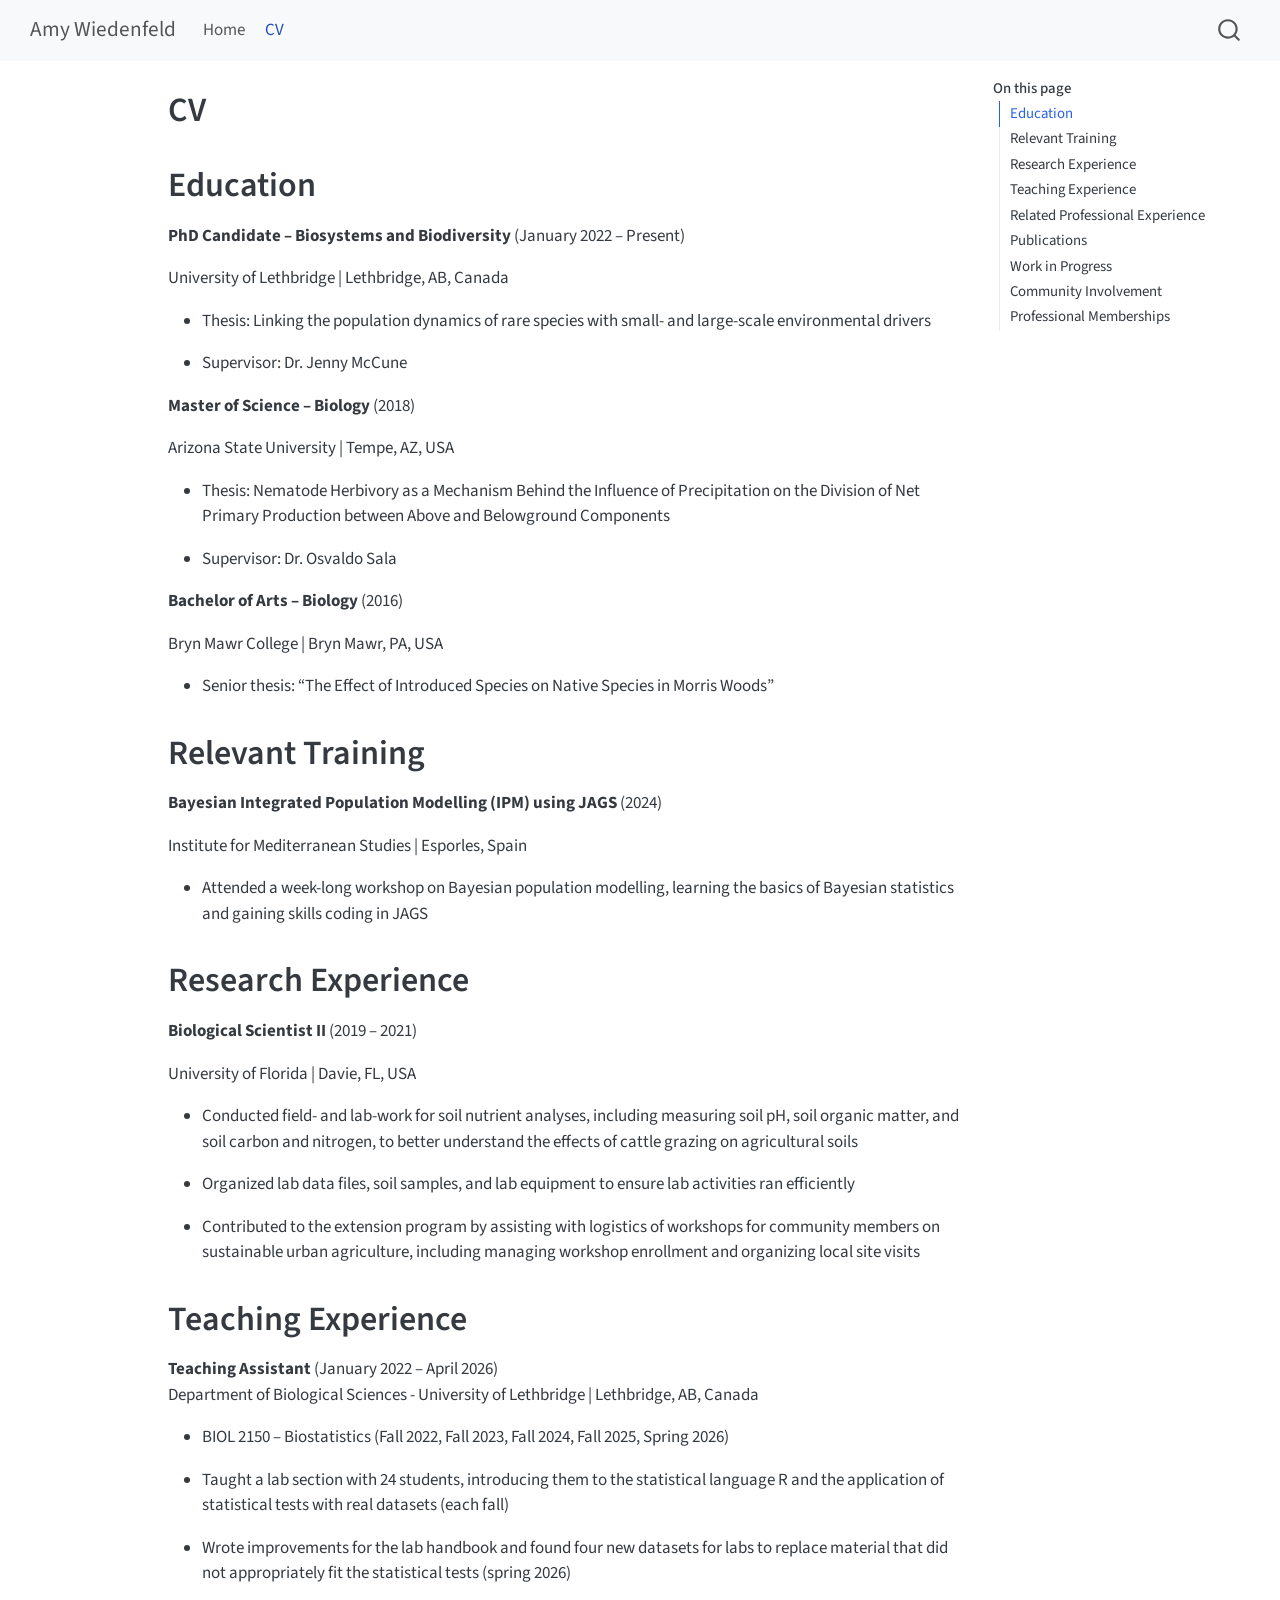
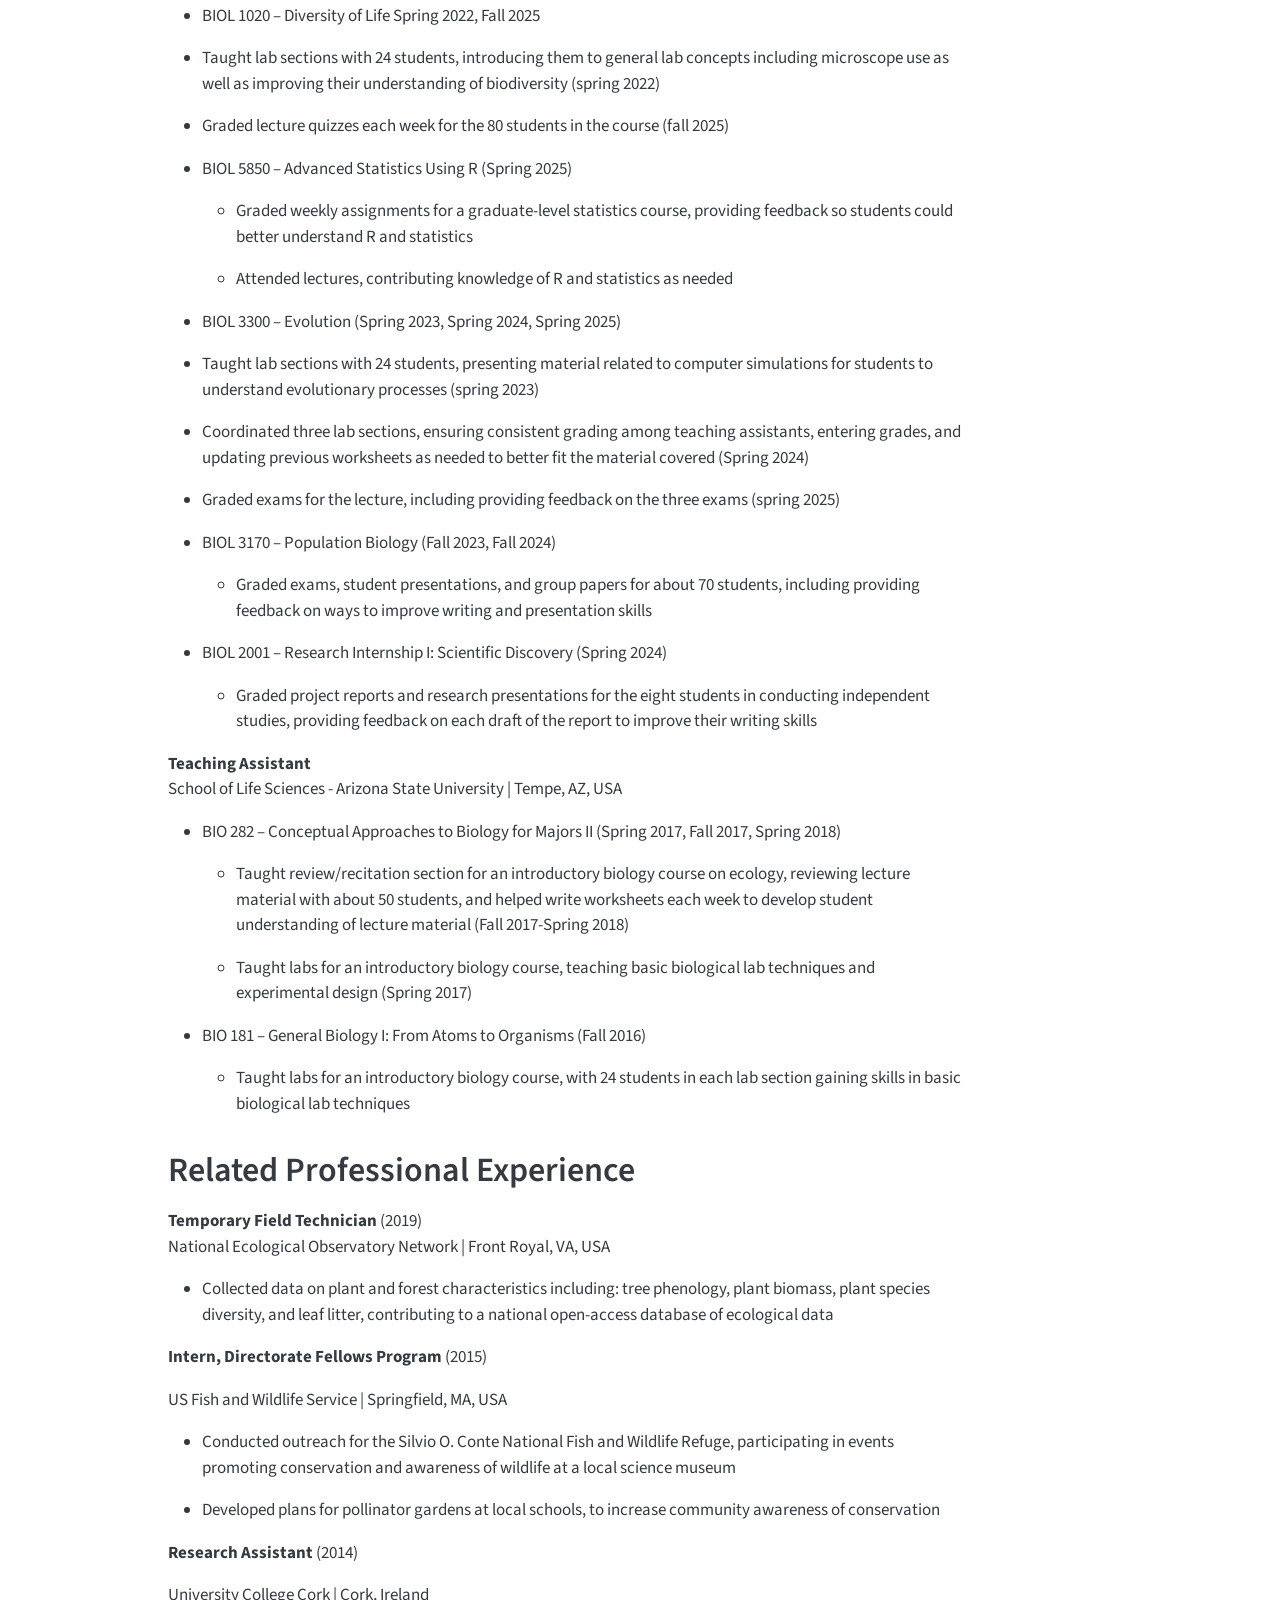
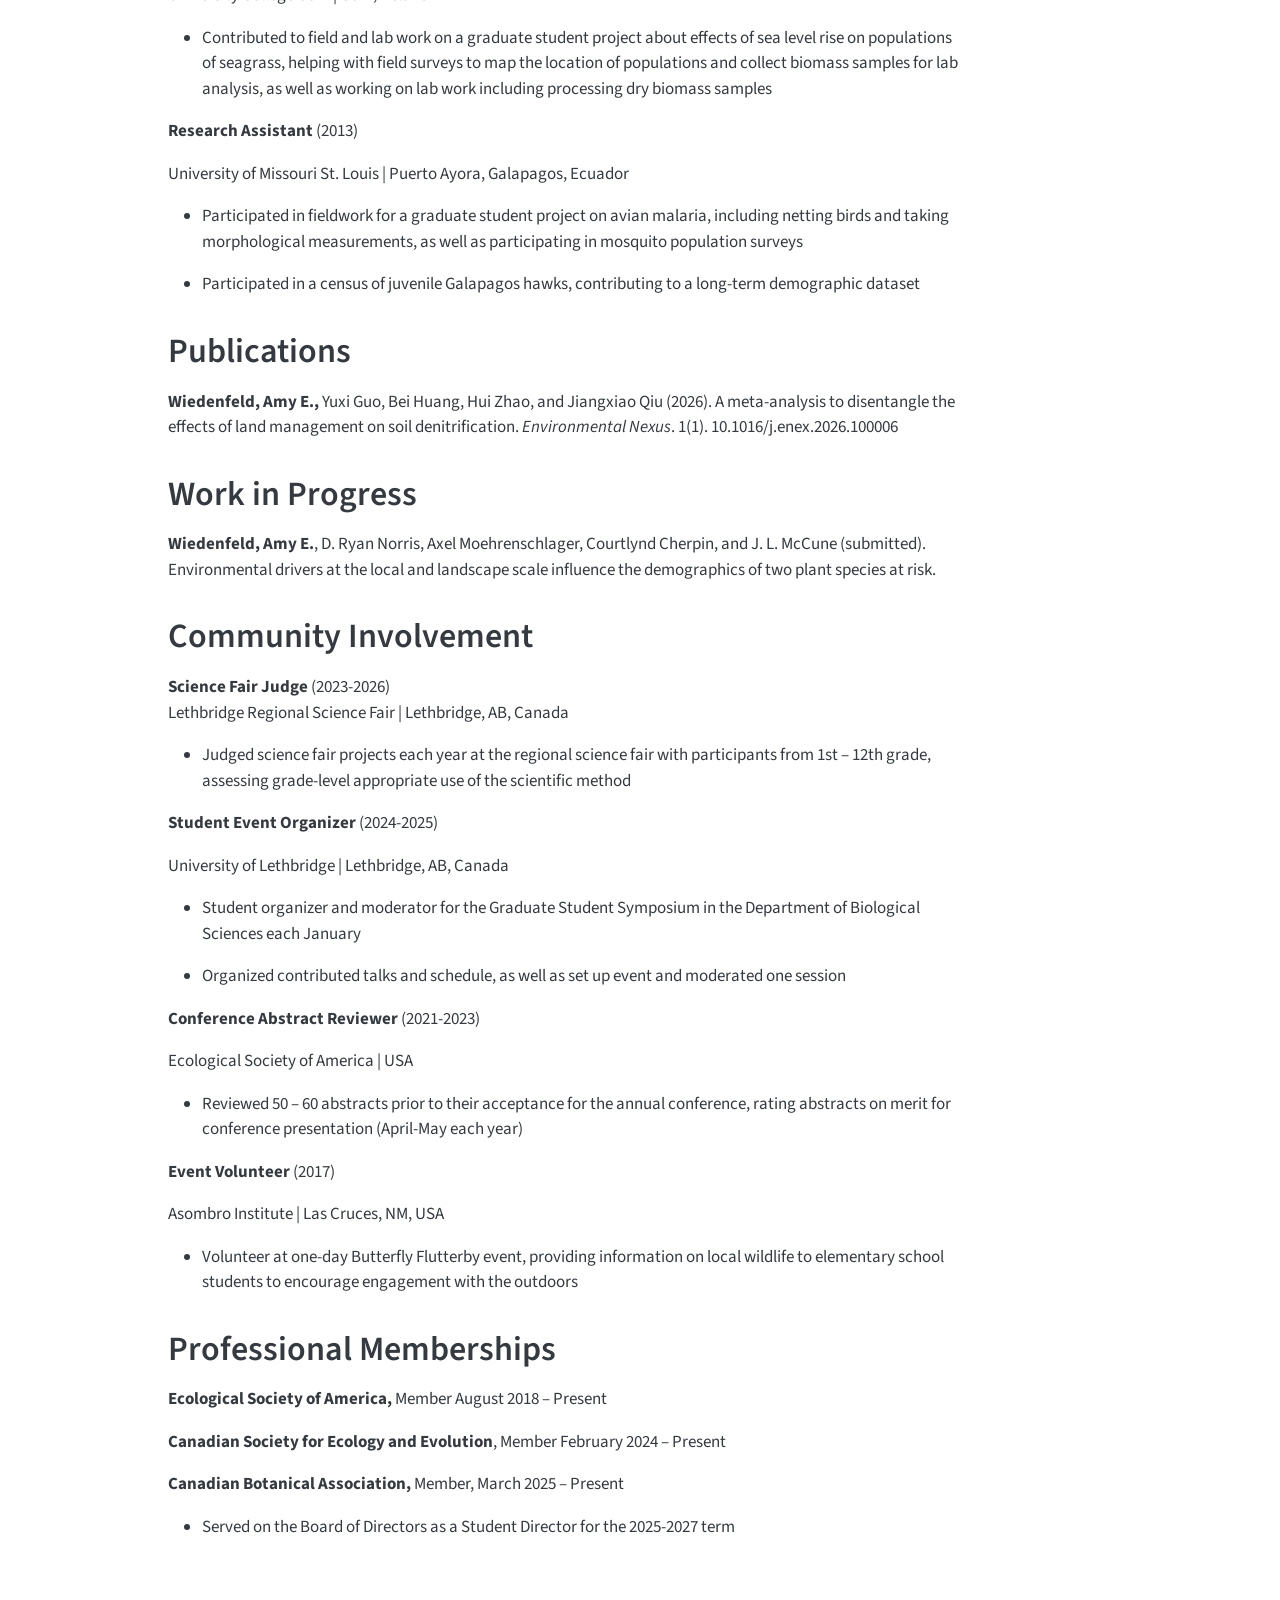
==== docs/CV.html @ ac5bbe41 "Initial" ====
<!DOCTYPE html>
<html xmlns="http://www.w3.org/1999/xhtml" lang="en" xml:lang="en"><head>

<meta charset="utf-8">
<meta name="generator" content="quarto-1.9.36">

<meta name="viewport" content="width=device-width, initial-scale=1.0, user-scalable=yes">


<title>CV – Amy Wiedenfeld</title>
<style>
/* Default styles provided by pandoc.
** See https://pandoc.org/MANUAL.html#variables-for-html for config info.
*/
code{white-space: pre-wrap;}
span.smallcaps{font-variant: small-caps;}
div.columns{display: flex; gap: min(4vw, 1.5em);}
div.column{flex: auto; overflow-x: auto;}
div.hanging-indent{margin-left: 1.5em; text-indent: -1.5em;}
ul.task-list{list-style: none;}
ul.task-list li input[type="checkbox"] {
  width: 0.8em;
  margin: 0 0.8em 0.2em -1em; /* quarto-specific, see https://github.com/quarto-dev/quarto-cli/issues/4556 */ 
  vertical-align: middle;
}
</style>


<script src="site_libs/quarto-nav/quarto-nav.js"></script>
<script src="site_libs/quarto-nav/headroom.min.js"></script>
<script src="site_libs/clipboard/clipboard.min.js"></script>
<script src="site_libs/quarto-search/autocomplete.umd.js"></script>
<script src="site_libs/quarto-search/fuse.min.js"></script>
<script src="site_libs/quarto-search/quarto-search.js"></script>
<meta name="quarto:offset" content="./">
<script src="site_libs/quarto-html/quarto.js" type="module"></script>
<script src="site_libs/quarto-html/tabsets/tabsets.js" type="module"></script>
<script src="site_libs/quarto-html/popper.min.js"></script>
<script src="site_libs/quarto-html/tippy.umd.min.js"></script>
<script src="site_libs/quarto-html/anchor.min.js"></script>
<link href="site_libs/quarto-html/tippy.css" rel="stylesheet">
<link href="site_libs/quarto-html/quarto-syntax-highlighting-845c23b38eaddc0f92fda52bfe77a8c8.css" rel="stylesheet" id="quarto-text-highlighting-styles">
<script src="site_libs/bootstrap/bootstrap.min.js"></script>
<link href="site_libs/bootstrap/bootstrap-icons.css" rel="stylesheet">
<link href="site_libs/bootstrap/bootstrap-a0f9fd0d421825b736dc1bbcbcba2219.min.css" rel="stylesheet" append-hash="true" id="quarto-bootstrap" data-mode="light">
<script id="quarto-search-options" type="application/json">{
  "location": "navbar",
  "copy-button": false,
  "collapse-after": 3,
  "panel-placement": "end",
  "type": "overlay",
  "limit": 50,
  "keyboard-shortcut": [
    "f",
    "/",
    "s"
  ],
  "show-item-context": false,
  "language": {
    "search-no-results-text": "No results",
    "search-matching-documents-text": "matching documents",
    "search-copy-link-title": "Copy link to search",
    "search-hide-matches-text": "Hide additional matches",
    "search-more-match-text": "more match in this document",
    "search-more-matches-text": "more matches in this document",
    "search-clear-button-title": "Clear",
    "search-text-placeholder": "",
    "search-detached-cancel-button-title": "Cancel",
    "search-submit-button-title": "Submit",
    "search-label": "Search"
  }
}</script>


<link rel="stylesheet" href="styles.css">
</head>

<body class="nav-fixed quarto-light">

<div id="quarto-search-results"></div>
  <header id="quarto-header" class="headroom fixed-top">
    <nav class="navbar navbar-expand-lg " data-bs-theme="dark">
      <div class="navbar-container container-fluid">
      <div class="navbar-brand-container mx-auto">
    <a class="navbar-brand" href="./index.html">
    <span class="navbar-title">Amy Wiedenfeld</span>
    </a>
  </div>
            <div id="quarto-search" class="" title="Search"></div>
          <button class="navbar-toggler" type="button" data-bs-toggle="collapse" data-bs-target="#navbarCollapse" aria-controls="navbarCollapse" role="menu" aria-expanded="false" aria-label="Toggle navigation" onclick="if (window.quartoToggleHeadroom) { window.quartoToggleHeadroom(); }">
  <span class="navbar-toggler-icon"></span>
</button>
          <div class="collapse navbar-collapse" id="navbarCollapse">
            <ul class="navbar-nav navbar-nav-scroll me-auto">
  <li class="nav-item">
    <a class="nav-link" href="./index.html"> 
<span class="menu-text">Home</span></a>
  </li>  
  <li class="nav-item">
    <a class="nav-link active" href="./CV.html" aria-current="page"> 
<span class="menu-text">CV</span></a>
  </li>  
</ul>
          </div> <!-- /navcollapse -->
            <div class="quarto-navbar-tools">
</div>
      </div> <!-- /container-fluid -->
    </nav>
</header>
<!-- content -->
<div id="quarto-content" class="quarto-container page-columns page-rows-contents page-layout-article page-navbar">
<!-- sidebar -->
<!-- margin-sidebar -->
    <div id="quarto-margin-sidebar" class="sidebar margin-sidebar">
        <nav id="TOC" role="doc-toc" class="toc-active">
    <h2 id="toc-title">On this page</h2>
   
  <ul>
  <li><a href="#education" id="toc-education" class="nav-link active" data-scroll-target="#education">Education</a></li>
  <li><a href="#relevant-training" id="toc-relevant-training" class="nav-link" data-scroll-target="#relevant-training">Relevant Training</a></li>
  <li><a href="#research-experience" id="toc-research-experience" class="nav-link" data-scroll-target="#research-experience">Research Experience</a></li>
  <li><a href="#teaching-experience" id="toc-teaching-experience" class="nav-link" data-scroll-target="#teaching-experience">Teaching Experience</a></li>
  <li><a href="#related-professional-experience" id="toc-related-professional-experience" class="nav-link" data-scroll-target="#related-professional-experience">Related Professional Experience</a></li>
  <li><a href="#publications" id="toc-publications" class="nav-link" data-scroll-target="#publications">Publications</a></li>
  <li><a href="#work-in-progress" id="toc-work-in-progress" class="nav-link" data-scroll-target="#work-in-progress">Work in Progress</a></li>
  <li><a href="#community-involvement" id="toc-community-involvement" class="nav-link" data-scroll-target="#community-involvement">Community Involvement</a></li>
  <li><a href="#professional-memberships" id="toc-professional-memberships" class="nav-link" data-scroll-target="#professional-memberships">Professional Memberships</a></li>
  </ul>
</nav>
    </div>
<!-- main -->
<main class="content" id="quarto-document-content">

<header id="title-block-header" class="quarto-title-block default">
<div class="quarto-title">
<h1 class="title">CV</h1>
</div>



<div class="quarto-title-meta">

    
  
    
  </div>
  


</header>


<section id="education" class="level1">
<h1>Education</h1>
<p><strong>PhD Candidate – Biosystems and Biodiversity</strong> (January 2022 – Present)</p>
<p>University of Lethbridge | Lethbridge, AB, Canada</p>
<ul>
<li><p>Thesis: Linking the population dynamics of rare species with small- and large-scale environmental drivers</p></li>
<li><p>Supervisor: Dr.&nbsp;Jenny McCune</p></li>
</ul>
<p><strong>Master of Science – Biology</strong> (2018)</p>
<p>Arizona State University | Tempe, AZ, USA</p>
<ul>
<li>Thesis: Nematode Herbivory as a Mechanism Behind the Influence of Precipitation on the Division of Net Primary Production between Above and Belowground Components</li>
</ul>
<!-- -->
<ul>
<li>Supervisor: Dr.&nbsp;Osvaldo Sala</li>
</ul>
<p><strong>Bachelor of Arts – Biology</strong> (2016)</p>
<p>Bryn Mawr College | Bryn Mawr, PA, USA</p>
<ul>
<li>Senior thesis: “The Effect of Introduced Species on Native Species in Morris Woods”</li>
</ul>
</section>
<section id="relevant-training" class="level1">
<h1>Relevant Training</h1>
<p><strong>Bayesian Integrated Population Modelling (IPM) using JAGS</strong> (2024)</p>
<p>Institute for Mediterranean Studies | Esporles, Spain</p>
<ul>
<li>Attended a week-long workshop on Bayesian population modelling, learning the basics of Bayesian statistics and gaining skills coding in JAGS</li>
</ul>
</section>
<section id="research-experience" class="level1">
<h1>Research Experience</h1>
<p><strong>Biological Scientist II</strong> (2019 – 2021)</p>
<p>University of Florida | Davie, FL, USA</p>
<ul>
<li>Conducted field- and lab-work for soil nutrient analyses, including measuring soil pH, soil organic matter, and soil carbon and nitrogen, to better understand the effects of cattle grazing on agricultural soils</li>
</ul>
<!-- -->
<ul>
<li><p>Organized lab data files, soil samples, and lab equipment to ensure lab activities ran efficiently</p></li>
<li><p>Contributed to the extension program by assisting with logistics of workshops for community members on sustainable urban agriculture, including managing workshop enrollment and organizing local site visits</p></li>
</ul>
</section>
<section id="teaching-experience" class="level1">
<h1>Teaching Experience</h1>
<p><strong>Teaching Assistant</strong> (January 2022 – April 2026)<br>
Department of Biological Sciences - University of Lethbridge | Lethbridge, AB, Canada</p>
<ul>
<li><p>BIOL 2150 – Biostatistics (Fall 2022, Fall 2023, Fall 2024, Fall 2025, Spring 2026)</p></li>
<li><p>Taught a lab section with 24 students, introducing them to the statistical language R and the application of statistical tests with real datasets (each fall)</p></li>
<li><p>Wrote improvements for the lab handbook and found four new datasets for labs to replace material that did not appropriately fit the statistical tests (spring 2026)</p></li>
<li><p>BIOL 1020 – Diversity of Life Spring 2022, Fall 2025</p></li>
<li><p>Taught lab sections with 24 students, introducing them to general lab concepts including microscope use as well as improving their understanding of biodiversity (spring 2022)</p></li>
<li><p>Graded lecture quizzes each week for the 80 students in the course (fall 2025)</p></li>
<li><p>BIOL 5850 – Advanced Statistics Using R (Spring 2025)</p>
<ul>
<li><p>Graded weekly assignments for a graduate-level statistics course, providing feedback so students could better understand R and statistics</p></li>
<li><p>Attended lectures, contributing knowledge of R and statistics as needed</p></li>
</ul></li>
<li><p>BIOL 3300 – Evolution (Spring 2023, Spring 2024, Spring 2025)</p></li>
<li><p>Taught lab sections with 24 students, presenting material related to computer simulations for students to understand evolutionary processes (spring 2023)</p></li>
<li><p>Coordinated three lab sections, ensuring consistent grading among teaching assistants, entering grades, and updating previous worksheets as needed to better fit the material covered (Spring 2024)</p></li>
<li><p>Graded exams for the lecture, including providing feedback on the three exams (spring 2025)</p></li>
<li><p>BIOL 3170 – Population Biology (Fall 2023, Fall 2024)</p>
<ul>
<li>Graded exams, student presentations, and group papers for about 70 students, including providing feedback on ways to improve writing and presentation skills</li>
</ul></li>
<li><p>BIOL 2001 – Research Internship I: Scientific Discovery (Spring 2024)</p>
<ul>
<li>Graded project reports and research presentations for the eight students in conducting independent studies, providing feedback on each draft of the report to improve their writing skills</li>
</ul></li>
</ul>
<p><strong>Teaching Assistant</strong><br>
School of Life Sciences - Arizona State University | Tempe, AZ, USA&nbsp;</p>
<ul>
<li><p>BIO 282 – Conceptual Approaches to Biology for Majors II (Spring 2017, Fall 2017, Spring 2018)</p>
<ul>
<li><p>Taught review/recitation section for an introductory biology course on ecology, reviewing lecture material with about 50 students, and helped write worksheets each week to develop student understanding of lecture material (Fall 2017-Spring 2018)</p></li>
<li><p>Taught labs for an introductory biology course, teaching basic biological lab techniques and experimental design (Spring 2017)</p></li>
</ul></li>
<li><p>BIO 181 – General Biology I: From Atoms to Organisms (Fall 2016)</p>
<ul>
<li>Taught labs for an introductory biology course, with 24 students in each lab section gaining skills in basic biological lab techniques</li>
</ul></li>
</ul>
</section>
<section id="related-professional-experience" class="level1">
<h1>Related Professional Experience</h1>
<p><strong>Temporary Field Technician</strong> (2019)<br>
National Ecological Observatory Network | Front Royal, VA, USA&nbsp;</p>
<ul>
<li>Collected data on plant and forest characteristics including: tree phenology, plant biomass, plant species diversity, and leaf litter, contributing to a national open-access database of ecological data</li>
</ul>
<p><strong>Intern, Directorate Fellows Program</strong> (2015)</p>
<p>US Fish and Wildlife Service | Springfield, MA, USA</p>
<ul>
<li><p>Conducted outreach for the Silvio O. Conte National Fish and Wildlife Refuge, participating in events promoting conservation and awareness of wildlife at a local science museum</p></li>
<li><p>Developed plans for pollinator gardens at local schools, to increase community awareness of conservation</p></li>
</ul>
<p><strong>Research Assistant</strong> (2014)</p>
<p>University College Cork | Cork, Ireland</p>
<ul>
<li>Contributed to field and lab work on a graduate student project about effects of sea level rise on populations of seagrass, helping with field surveys to map the location of populations and collect biomass samples for lab analysis, as well as working on lab work including processing dry biomass samples</li>
</ul>
<p><strong>Research Assistant</strong> (2013)</p>
<p>University of Missouri St.&nbsp;Louis | Puerto Ayora, Galapagos, Ecuador</p>
<ul>
<li><p>Participated in fieldwork for a graduate student project on avian malaria, including netting birds and taking morphological measurements, as well as participating in mosquito population surveys</p></li>
<li><p>Participated in a census of juvenile Galapagos hawks, contributing to a long-term demographic dataset</p></li>
</ul>
</section>
<section id="publications" class="level1">
<h1>Publications</h1>
<p><strong>Wiedenfeld, Amy E.,</strong> Yuxi Guo, Bei Huang, Hui Zhao, and Jiangxiao Qiu (2026). A meta-analysis to disentangle the effects of land management on soil denitrification. <em>Environmental Nexus</em>. 1(1). 10.1016/j.enex.2026.100006</p>
</section>
<section id="work-in-progress" class="level1">
<h1>Work in Progress</h1>
<p><strong>Wiedenfeld, Amy E.</strong>, D. Ryan Norris, Axel Moehrenschlager, Courtlynd Cherpin, and J. L. McCune (submitted). Environmental drivers at the local and landscape scale influence the demographics of two plant species at risk.</p>
</section>
<section id="community-involvement" class="level1">
<h1>Community Involvement</h1>
<p><strong>Science Fair Judge</strong> (2023-2026)<br>
Lethbridge Regional Science Fair | Lethbridge, AB, Canada&nbsp;</p>
<ul>
<li>Judged science fair projects each year at the regional science fair with participants from 1st – 12th grade, assessing grade-level appropriate use of the scientific method</li>
</ul>
<p><strong>Student Event Organizer</strong> (2024-2025)</p>
<p>University of Lethbridge | Lethbridge, AB, Canada</p>
<ul>
<li><p>Student organizer and moderator for the Graduate Student Symposium in the Department of Biological Sciences each January</p></li>
<li><p>Organized contributed talks and schedule, as well as set up event and moderated one session</p></li>
</ul>
<p><strong>Conference Abstract Reviewer</strong> (2021-2023)</p>
<p>Ecological Society of America | USA</p>
<ul>
<li>Reviewed 50 – 60 abstracts prior to their acceptance for the annual conference, rating abstracts on merit for conference presentation (April-May each year)</li>
</ul>
<p><strong>Event Volunteer</strong> (2017)</p>
<p>Asombro Institute | Las Cruces, NM, USA</p>
<ul>
<li>Volunteer at one-day Butterfly Flutterby event, providing information on local wildlife to elementary school students to encourage engagement with the outdoors</li>
</ul>
</section>
<section id="professional-memberships" class="level1">
<h1>Professional Memberships</h1>
<p><strong>Ecological Society of America,</strong> Member August 2018 – Present</p>
<p><strong>Canadian Society for Ecology and Evolution</strong>, Member February 2024 – Present</p>
<p><strong>Canadian Botanical Association,</strong> Member, March 2025 – Present</p>
<ul>
<li>Served on the Board of Directors as a Student Director for the 2025-2027 term</li>
</ul>


</section>

</main> <!-- /main -->
<script id="quarto-html-after-body" type="application/javascript">
  window.document.addEventListener("DOMContentLoaded", function (event) {
    const icon = "";
    const anchorJS = new window.AnchorJS();
    anchorJS.options = {
      placement: 'right',
      icon: icon
    };
    anchorJS.add('.anchored');
    const isCodeAnnotation = (el) => {
      for (const clz of el.classList) {
        if (clz.startsWith('code-annotation-')) {                     
          return true;
        }
      }
      return false;
    }
    const onCopySuccess = function(e) {
      // button target
      const button = e.trigger;
      // don't keep focus
      button.blur();
      // flash "checked"
      button.classList.add('code-copy-button-checked');
      var currentTitle = button.getAttribute("title");
      button.setAttribute("title", "Copied!");
      let tooltip;
      if (window.bootstrap) {
        button.setAttribute("data-bs-toggle", "tooltip");
        button.setAttribute("data-bs-placement", "left");
        button.setAttribute("data-bs-title", "Copied!");
        tooltip = new bootstrap.Tooltip(button, 
          { trigger: "manual", 
            customClass: "code-copy-button-tooltip",
            offset: [0, -8]});
        tooltip.show();    
      }
      setTimeout(function() {
        if (tooltip) {
          tooltip.hide();
          button.removeAttribute("data-bs-title");
          button.removeAttribute("data-bs-toggle");
          button.removeAttribute("data-bs-placement");
        }
        button.setAttribute("title", currentTitle);
        button.classList.remove('code-copy-button-checked');
      }, 1000);
      // clear code selection
      e.clearSelection();
    }
    const getTextToCopy = function(trigger) {
      const outerScaffold = trigger.parentElement.cloneNode(true);
      const codeEl = outerScaffold.querySelector('code');
      for (const childEl of codeEl.children) {
        if (isCodeAnnotation(childEl)) {
          childEl.remove();
        }
      }
      return codeEl.innerText;
    }
    const clipboard = new window.ClipboardJS('.code-copy-button:not([data-in-quarto-modal])', {
      text: getTextToCopy
    });
    clipboard.on('success', onCopySuccess);
    if (window.document.getElementById('quarto-embedded-source-code-modal')) {
      const clipboardModal = new window.ClipboardJS('.code-copy-button[data-in-quarto-modal]', {
        text: getTextToCopy,
        container: window.document.getElementById('quarto-embedded-source-code-modal')
      });
      clipboardModal.on('success', onCopySuccess);
    }
      var localhostRegex = new RegExp(/^(?:http|https):\/\/localhost\:?[0-9]*\//);
      var mailtoRegex = new RegExp(/^mailto:/);
        var filterRegex = new RegExp('/' + window.location.host + '/');
      var isInternal = (href) => {
          return filterRegex.test(href) || localhostRegex.test(href) || mailtoRegex.test(href);
      }
      // Inspect non-navigation links and adorn them if external
     var links = window.document.querySelectorAll('a[href]:not(.nav-link):not(.navbar-brand):not(.toc-action):not(.sidebar-link):not(.sidebar-item-toggle):not(.pagination-link):not(.no-external):not([aria-hidden]):not(.dropdown-item):not(.quarto-navigation-tool):not(.about-link)');
      for (var i=0; i<links.length; i++) {
        const link = links[i];
        if (!isInternal(link.href)) {
          // undo the damage that might have been done by quarto-nav.js in the case of
          // links that we want to consider external
          if (link.dataset.originalHref !== undefined) {
            link.href = link.dataset.originalHref;
          }
        }
      }
    function tippyHover(el, contentFn, onTriggerFn, onUntriggerFn) {
      const config = {
        allowHTML: true,
        maxWidth: 500,
        delay: 100,
        arrow: false,
        appendTo: function(el) {
            return el.parentElement;
        },
        interactive: true,
        interactiveBorder: 10,
        theme: 'quarto',
        placement: 'bottom-start',
      };
      if (contentFn) {
        config.content = contentFn;
      }
      if (onTriggerFn) {
        config.onTrigger = onTriggerFn;
      }
      if (onUntriggerFn) {
        config.onUntrigger = onUntriggerFn;
      }
      window.tippy(el, config); 
    }
    const noterefs = window.document.querySelectorAll('a[role="doc-noteref"]');
    for (var i=0; i<noterefs.length; i++) {
      const ref = noterefs[i];
      tippyHover(ref, function() {
        // use id or data attribute instead here
        let href = ref.getAttribute('data-footnote-href') || ref.getAttribute('href');
        try { href = new URL(href).hash; } catch {}
        const id = href.replace(/^#\/?/, "");
        const note = window.document.getElementById(id);
        if (note) {
          return note.innerHTML;
        } else {
          return "";
        }
      });
    }
    const xrefs = window.document.querySelectorAll('a.quarto-xref');
    const processXRef = (id, note) => {
      // Strip column container classes
      const stripColumnClz = (el) => {
        el.classList.remove("page-full", "page-columns");
        if (el.children) {
          for (const child of el.children) {
            stripColumnClz(child);
          }
        }
      }
      stripColumnClz(note)
      if (id === null || id.startsWith('sec-')) {
        // Special case sections, only their first couple elements
        const container = document.createElement("div");
        if (note.children && note.children.length > 2) {
          container.appendChild(note.children[0].cloneNode(true));
          for (let i = 1; i < note.children.length; i++) {
            const child = note.children[i];
            if (child.tagName === "P" && child.innerText === "") {
              continue;
            } else {
              container.appendChild(child.cloneNode(true));
              break;
            }
          }
          if (window.Quarto?.typesetMath) {
            window.Quarto.typesetMath(container);
          }
          return container.innerHTML
        } else {
          if (window.Quarto?.typesetMath) {
            window.Quarto.typesetMath(note);
          }
          return note.innerHTML;
        }
      } else {
        // Remove any anchor links if they are present
        const anchorLink = note.querySelector('a.anchorjs-link');
        if (anchorLink) {
          anchorLink.remove();
        }
        if (window.Quarto?.typesetMath) {
          window.Quarto.typesetMath(note);
        }
        if (note.classList.contains("callout")) {
          return note.outerHTML;
        } else {
          return note.innerHTML;
        }
      }
    }
    for (var i=0; i<xrefs.length; i++) {
      const xref = xrefs[i];
      tippyHover(xref, undefined, function(instance) {
        instance.disable();
        let url = xref.getAttribute('href');
        let hash = undefined; 
        if (url.startsWith('#')) {
          hash = url;
        } else {
          try { hash = new URL(url).hash; } catch {}
        }
        if (hash) {
          const id = hash.replace(/^#\/?/, "");
          const note = window.document.getElementById(id);
          if (note !== null) {
            try {
              const html = processXRef(id, note.cloneNode(true));
              instance.setContent(html);
            } finally {
              instance.enable();
              instance.show();
            }
          } else {
            // See if we can fetch this
            fetch(url.split('#')[0])
            .then(res => res.text())
            .then(html => {
              const parser = new DOMParser();
              const htmlDoc = parser.parseFromString(html, "text/html");
              const note = htmlDoc.getElementById(id);
              if (note !== null) {
                const html = processXRef(id, note);
                instance.setContent(html);
              } 
            }).finally(() => {
              instance.enable();
              instance.show();
            });
          }
        } else {
          // See if we can fetch a full url (with no hash to target)
          // This is a special case and we should probably do some content thinning / targeting
          fetch(url)
          .then(res => res.text())
          .then(html => {
            const parser = new DOMParser();
            const htmlDoc = parser.parseFromString(html, "text/html");
            const note = htmlDoc.querySelector('main.content');
            if (note !== null) {
              // This should only happen for chapter cross references
              // (since there is no id in the URL)
              // remove the first header
              if (note.children.length > 0 && note.children[0].tagName === "HEADER") {
                note.children[0].remove();
              }
              const html = processXRef(null, note);
              instance.setContent(html);
            } 
          }).finally(() => {
            instance.enable();
            instance.show();
          });
        }
      }, function(instance) {
      });
    }
        let selectedAnnoteEl;
        const selectorForAnnotation = ( cell, annotation) => {
          let cellAttr = 'data-code-cell="' + cell + '"';
          let lineAttr = 'data-code-annotation="' +  annotation + '"';
          const selector = 'span[' + cellAttr + '][' + lineAttr + ']';
          return selector;
        }
        const selectCodeLines = (annoteEl) => {
          const doc = window.document;
          const targetCell = annoteEl.getAttribute("data-target-cell");
          const targetAnnotation = annoteEl.getAttribute("data-target-annotation");
          const annoteSpan = window.document.querySelector(selectorForAnnotation(targetCell, targetAnnotation));
          const lines = annoteSpan.getAttribute("data-code-lines").split(",");
          const lineIds = lines.map((line) => {
            return targetCell + "-" + line;
          })
          let top = null;
          let height = null;
          let parent = null;
          if (lineIds.length > 0) {
              //compute the position of the single el (top and bottom and make a div)
              const el = window.document.getElementById(lineIds[0]);
              top = el.offsetTop;
              height = el.offsetHeight;
              parent = el.parentElement.parentElement;
            if (lineIds.length > 1) {
              const lastEl = window.document.getElementById(lineIds[lineIds.length - 1]);
              const bottom = lastEl.offsetTop + lastEl.offsetHeight;
              height = bottom - top;
            }
            if (top !== null && height !== null && parent !== null) {
              // cook up a div (if necessary) and position it 
              let div = window.document.getElementById("code-annotation-line-highlight");
              if (div === null) {
                div = window.document.createElement("div");
                div.setAttribute("id", "code-annotation-line-highlight");
                div.style.position = 'absolute';
                parent.appendChild(div);
              }
              div.style.top = top - 2 + "px";
              div.style.height = height + 4 + "px";
              div.style.left = 0;
              let gutterDiv = window.document.getElementById("code-annotation-line-highlight-gutter");
              if (gutterDiv === null) {
                gutterDiv = window.document.createElement("div");
                gutterDiv.setAttribute("id", "code-annotation-line-highlight-gutter");
                gutterDiv.style.position = 'absolute';
                const codeCell = window.document.getElementById(targetCell);
                const gutter = codeCell.querySelector('.code-annotation-gutter');
                gutter.appendChild(gutterDiv);
              }
              gutterDiv.style.top = top - 2 + "px";
              gutterDiv.style.height = height + 4 + "px";
            }
            selectedAnnoteEl = annoteEl;
          }
        };
        const unselectCodeLines = () => {
          const elementsIds = ["code-annotation-line-highlight", "code-annotation-line-highlight-gutter"];
          elementsIds.forEach((elId) => {
            const div = window.document.getElementById(elId);
            if (div) {
              div.remove();
            }
          });
          selectedAnnoteEl = undefined;
        };
          // Handle positioning of the toggle
      window.addEventListener(
        "resize",
        throttle(() => {
          elRect = undefined;
          if (selectedAnnoteEl) {
            selectCodeLines(selectedAnnoteEl);
          }
        }, 10)
      );
      function throttle(fn, ms) {
      let throttle = false;
      let timer;
        return (...args) => {
          if(!throttle) { // first call gets through
              fn.apply(this, args);
              throttle = true;
          } else { // all the others get throttled
              if(timer) clearTimeout(timer); // cancel #2
              timer = setTimeout(() => {
                fn.apply(this, args);
                timer = throttle = false;
              }, ms);
          }
        };
      }
        // Attach click handler to the DT
        const annoteDls = window.document.querySelectorAll('dt[data-target-cell]');
        for (const annoteDlNode of annoteDls) {
          annoteDlNode.addEventListener('click', (event) => {
            const clickedEl = event.target;
            if (clickedEl !== selectedAnnoteEl) {
              unselectCodeLines();
              const activeEl = window.document.querySelector('dt[data-target-cell].code-annotation-active');
              if (activeEl) {
                activeEl.classList.remove('code-annotation-active');
              }
              selectCodeLines(clickedEl);
              clickedEl.classList.add('code-annotation-active');
            } else {
              // Unselect the line
              unselectCodeLines();
              clickedEl.classList.remove('code-annotation-active');
            }
          });
        }
    const findCites = (el) => {
      const parentEl = el.parentElement;
      if (parentEl) {
        const cites = parentEl.dataset.cites;
        if (cites) {
          return {
            el,
            cites: cites.split(' ')
          };
        } else {
          return findCites(el.parentElement)
        }
      } else {
        return undefined;
      }
    };
    var bibliorefs = window.document.querySelectorAll('a[role="doc-biblioref"]');
    for (var i=0; i<bibliorefs.length; i++) {
      const ref = bibliorefs[i];
      const citeInfo = findCites(ref);
      if (citeInfo) {
        tippyHover(citeInfo.el, function() {
          var popup = window.document.createElement('div');
          citeInfo.cites.forEach(function(cite) {
            var citeDiv = window.document.createElement('div');
            citeDiv.classList.add('hanging-indent');
            citeDiv.classList.add('csl-entry');
            var biblioDiv = window.document.getElementById('ref-' + cite);
            if (biblioDiv) {
              citeDiv.innerHTML = biblioDiv.innerHTML;
            }
            popup.appendChild(citeDiv);
          });
          return popup.innerHTML;
        });
      }
    }
  });
  </script>
</div> <!-- /content -->




</body></html>
---- docs/site_libs/quarto-html/tippy.css ----
.tippy-box[data-animation=fade][data-state=hidden]{opacity:0}[data-tippy-root]{max-width:calc(100vw - 10px)}.tippy-box{position:relative;background-color:#333;color:#fff;border-radius:4px;font-size:14px;line-height:1.4;white-space:normal;outline:0;transition-property:transform,visibility,opacity}.tippy-box[data-placement^=top]>.tippy-arrow{bottom:0}.tippy-box[data-placement^=top]>.tippy-arrow:before{bottom:-7px;left:0;border-width:8px 8px 0;border-top-color:initial;transform-origin:center top}.tippy-box[data-placement^=bottom]>.tippy-arrow{top:0}.tippy-box[data-placement^=bottom]>.tippy-arrow:before{top:-7px;left:0;border-width:0 8px 8px;border-bottom-color:initial;transform-origin:center bottom}.tippy-box[data-placement^=left]>.tippy-arrow{right:0}.tippy-box[data-placement^=left]>.tippy-arrow:before{border-width:8px 0 8px 8px;border-left-color:initial;right:-7px;transform-origin:center left}.tippy-box[data-placement^=right]>.tippy-arrow{left:0}.tippy-box[data-placement^=right]>.tippy-arrow:before{left:-7px;border-width:8px 8px 8px 0;border-right-color:initial;transform-origin:center right}.tippy-box[data-inertia][data-state=visible]{transition-timing-function:cubic-bezier(.54,1.5,.38,1.11)}.tippy-arrow{width:16px;height:16px;color:#333}.tippy-arrow:before{content:"";position:absolute;border-color:transparent;border-style:solid}.tippy-content{position:relative;padding:5px 9px;z-index:1}
---- docs/site_libs/quarto-html/quarto-syntax-highlighting-845c23b38eaddc0f92fda52bfe77a8c8.css ----
/* quarto syntax highlight colors */
:root {
  --quarto-hl-ot-color: #003B4F;
  --quarto-hl-at-color: #657422;
  --quarto-hl-ss-color: #20794D;
  --quarto-hl-an-color: #5E5E5E;
  --quarto-hl-fu-color: #4758AB;
  --quarto-hl-st-color: #20794D;
  --quarto-hl-cf-color: #003B4F;
  --quarto-hl-op-color: #5E5E5E;
  --quarto-hl-er-color: #AD0000;
  --quarto-hl-bn-color: #AD0000;
  --quarto-hl-al-color: #AD0000;
  --quarto-hl-va-color: #111111;
  --quarto-hl-bu-color: inherit;
  --quarto-hl-ex-color: inherit;
  --quarto-hl-pp-color: #AD0000;
  --quarto-hl-in-color: #5E5E5E;
  --quarto-hl-vs-color: #20794D;
  --quarto-hl-wa-color: #5E5E5E;
  --quarto-hl-do-color: #5E5E5E;
  --quarto-hl-im-color: #00769E;
  --quarto-hl-ch-color: #20794D;
  --quarto-hl-dt-color: #AD0000;
  --quarto-hl-fl-color: #AD0000;
  --quarto-hl-co-color: #5E5E5E;
  --quarto-hl-cv-color: #5E5E5E;
  --quarto-hl-cn-color: #8f5902;
  --quarto-hl-sc-color: #5E5E5E;
  --quarto-hl-dv-color: #AD0000;
  --quarto-hl-kw-color: #003B4F;
}

/* other quarto variables */
:root {
  --quarto-font-monospace: SFMono-Regular, Menlo, Monaco, Consolas, "Liberation Mono", "Courier New", monospace;
}

/* syntax highlight based on Pandoc's rules */
pre > code.sourceCode > span {
  color: #003B4F;
}

code.sourceCode > span {
  color: #003B4F;
}

div.sourceCode,
div.sourceCode pre.sourceCode {
  color: #003B4F;
}

/* Normal */
code span {
  color: #003B4F;
}

/* Alert */
code span.al {
  color: #AD0000;
  font-style: inherit;
}

/* Annotation */
code span.an {
  color: #5E5E5E;
  font-style: inherit;
}

/* Attribute */
code span.at {
  color: #657422;
  font-style: inherit;
}

/* BaseN */
code span.bn {
  color: #AD0000;
  font-style: inherit;
}

/* BuiltIn */
code span.bu {
  font-style: inherit;
}

/* ControlFlow */
code span.cf {
  color: #003B4F;
  font-weight: bold;
  font-style: inherit;
}

/* Char */
code span.ch {
  color: #20794D;
  font-style: inherit;
}

/* Constant */
code span.cn {
  color: #8f5902;
  font-style: inherit;
}

/* Comment */
code span.co {
  color: #5E5E5E;
  font-style: inherit;
}

/* CommentVar */
code span.cv {
  color: #5E5E5E;
  font-style: italic;
}

/* Documentation */
code span.do {
  color: #5E5E5E;
  font-style: italic;
}

/* DataType */
code span.dt {
  color: #AD0000;
  font-style: inherit;
}

/* DecVal */
code span.dv {
  color: #AD0000;
  font-style: inherit;
}

/* Error */
code span.er {
  color: #AD0000;
  font-style: inherit;
}

/* Extension */
code span.ex {
  font-style: inherit;
}

/* Float */
code span.fl {
  color: #AD0000;
  font-style: inherit;
}

/* Function */
code span.fu {
  color: #4758AB;
  font-style: inherit;
}

/* Import */
code span.im {
  color: #00769E;
  font-style: inherit;
}

/* Information */
code span.in {
  color: #5E5E5E;
  font-style: inherit;
}

/* Keyword */
code span.kw {
  color: #003B4F;
  font-weight: bold;
  font-style: inherit;
}

/* Operator */
code span.op {
  color: #5E5E5E;
  font-style: inherit;
}

/* Other */
code span.ot {
  color: #003B4F;
  font-style: inherit;
}

/* Preprocessor */
code span.pp {
  color: #AD0000;
  font-style: inherit;
}

/* SpecialChar */
code span.sc {
  color: #5E5E5E;
  font-style: inherit;
}

/* SpecialString */
code span.ss {
  color: #20794D;
  font-style: inherit;
}

/* String */
code span.st {
  color: #20794D;
  font-style: inherit;
}

/* Variable */
code span.va {
  color: #111111;
  font-style: inherit;
}

/* VerbatimString */
code span.vs {
  color: #20794D;
  font-style: inherit;
}

/* Warning */
code span.wa {
  color: #5E5E5E;
  font-style: italic;
}

.prevent-inlining {
  content: "</";
}

/*# sourceMappingURL=ac89f0bb514bba72461919f78549e31c.css.map */
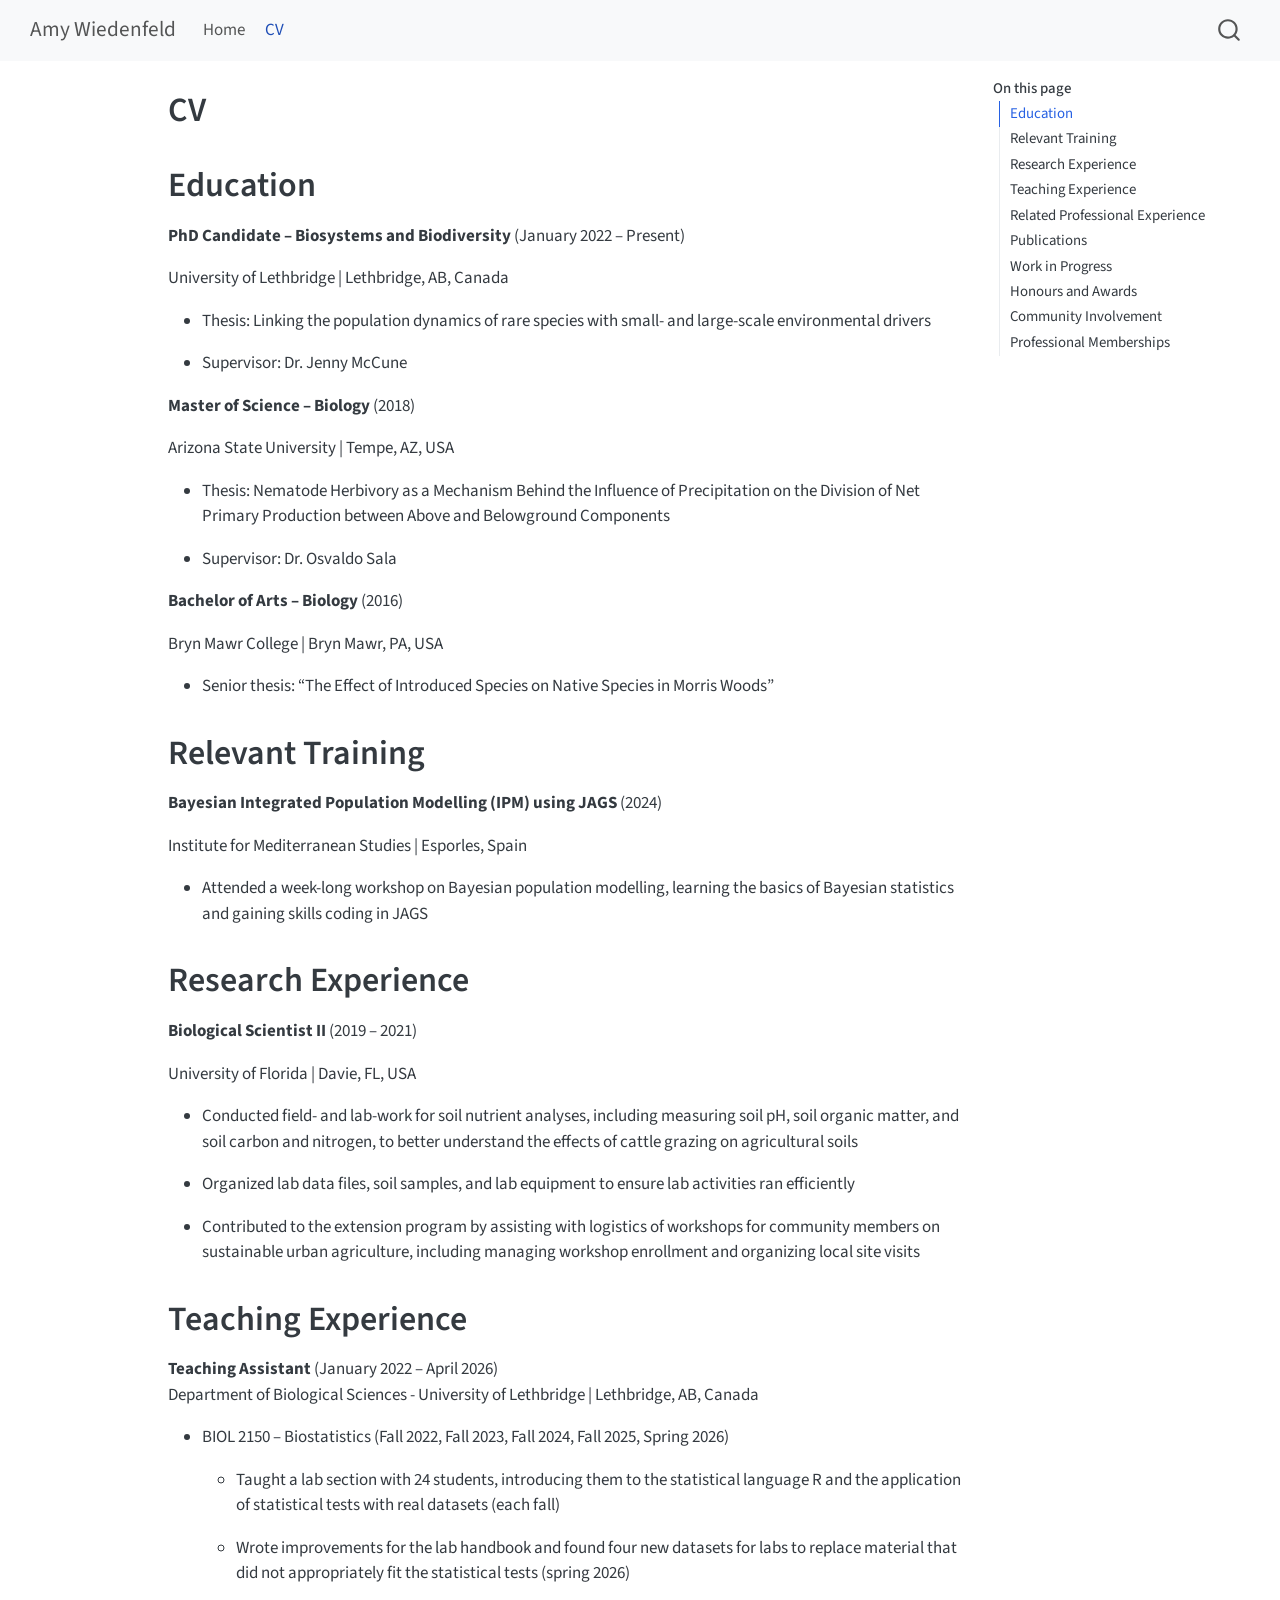
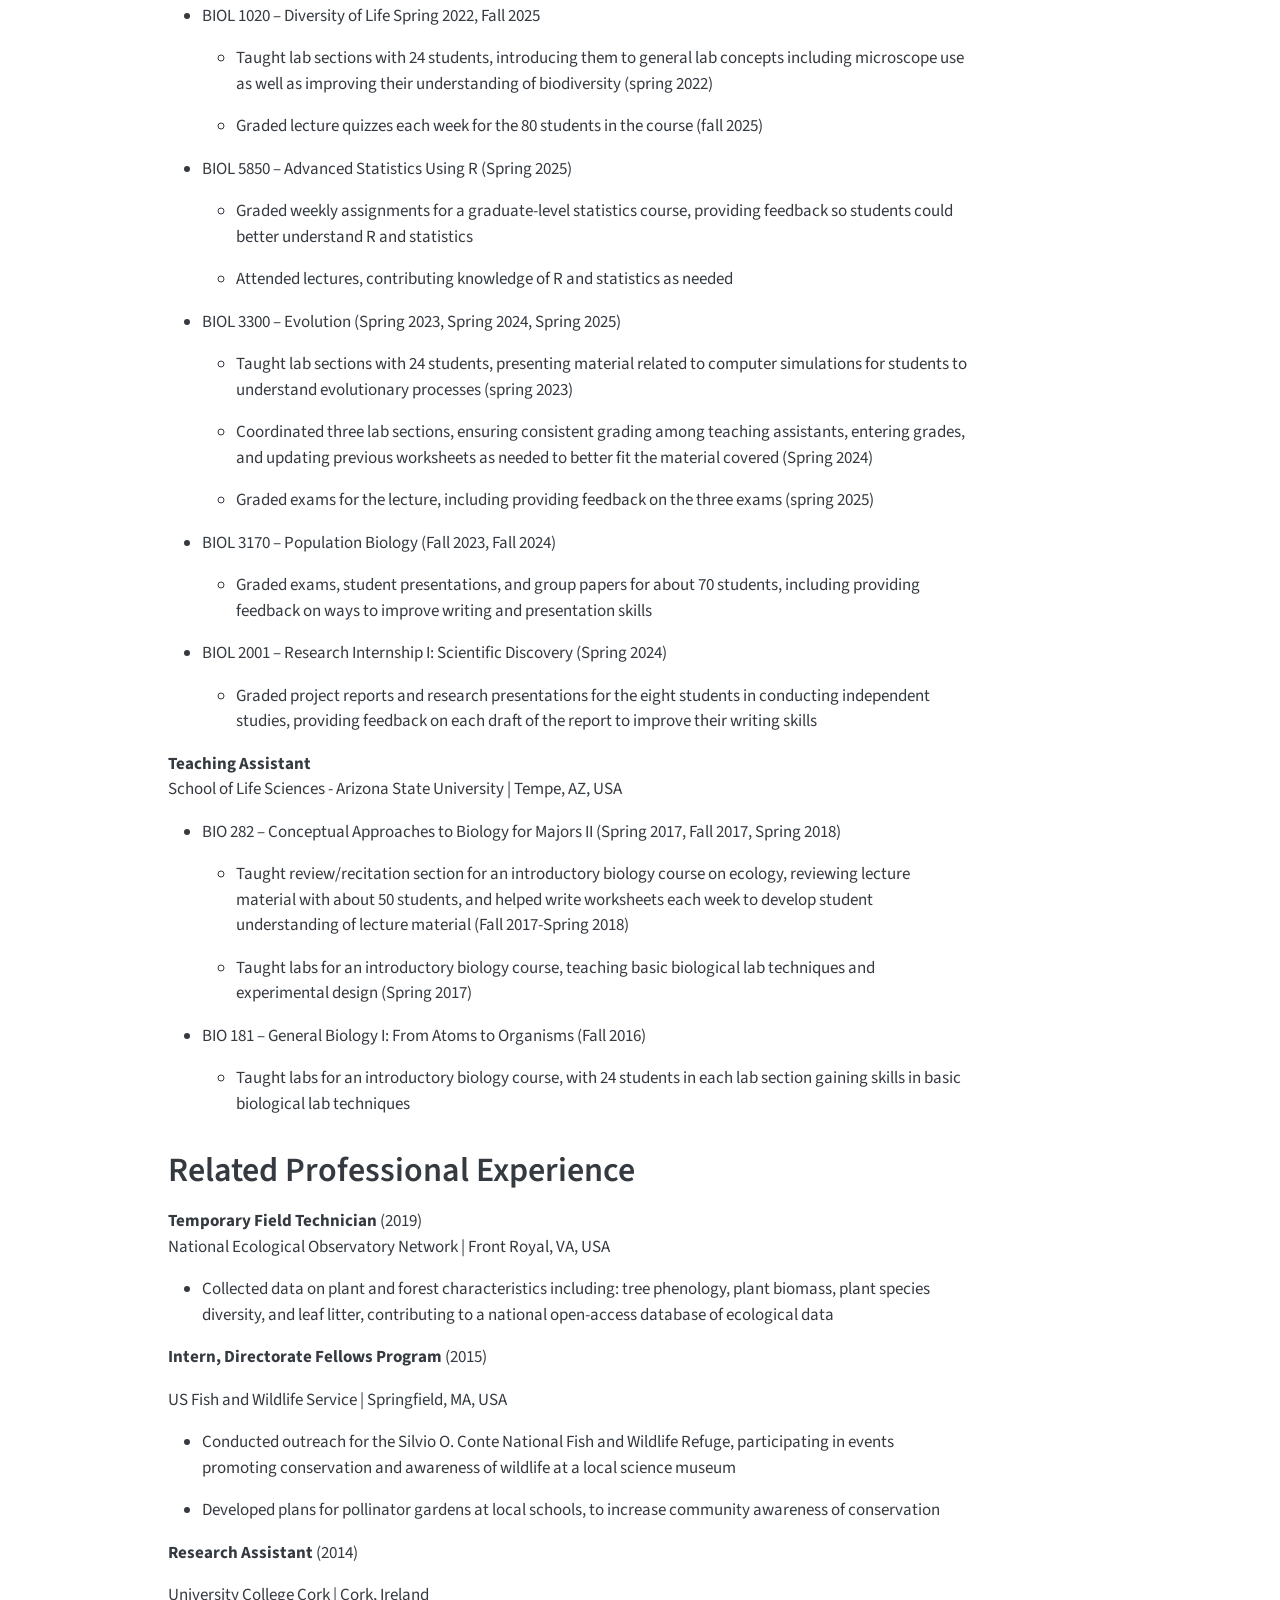
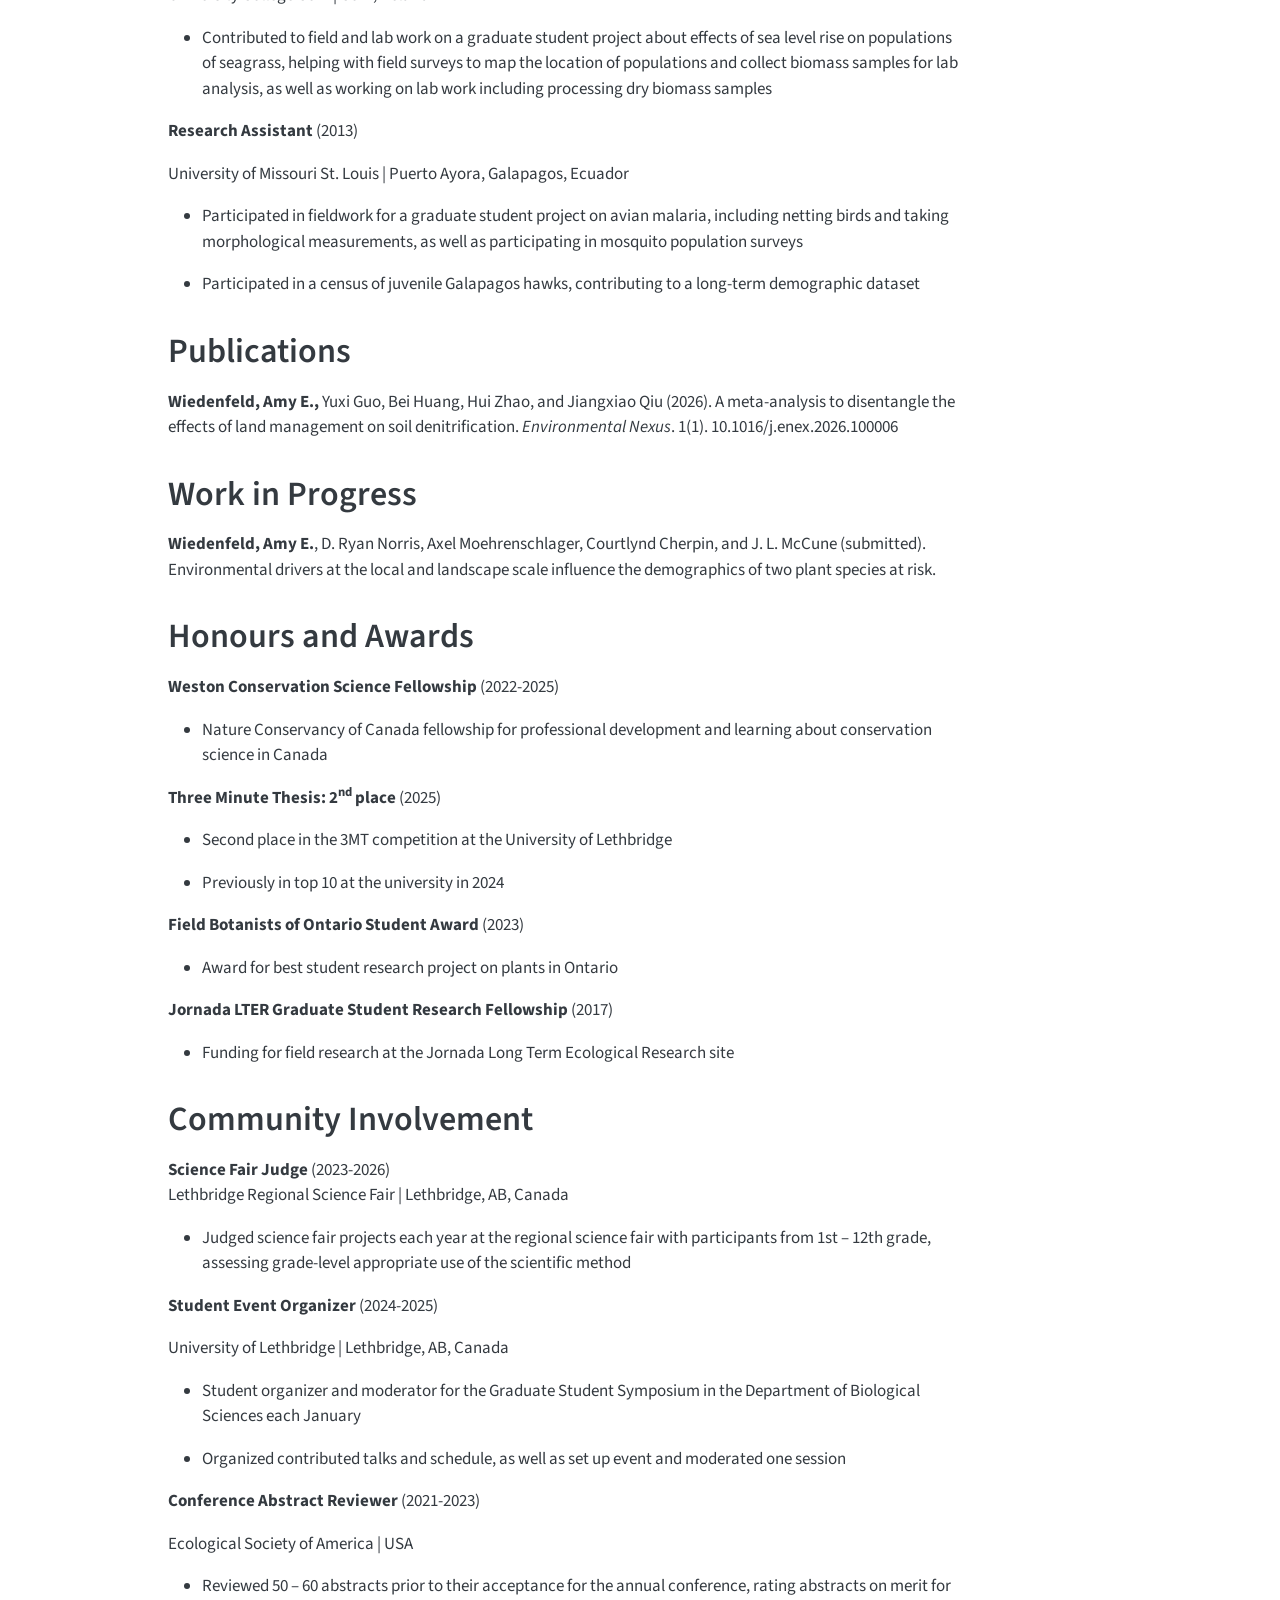
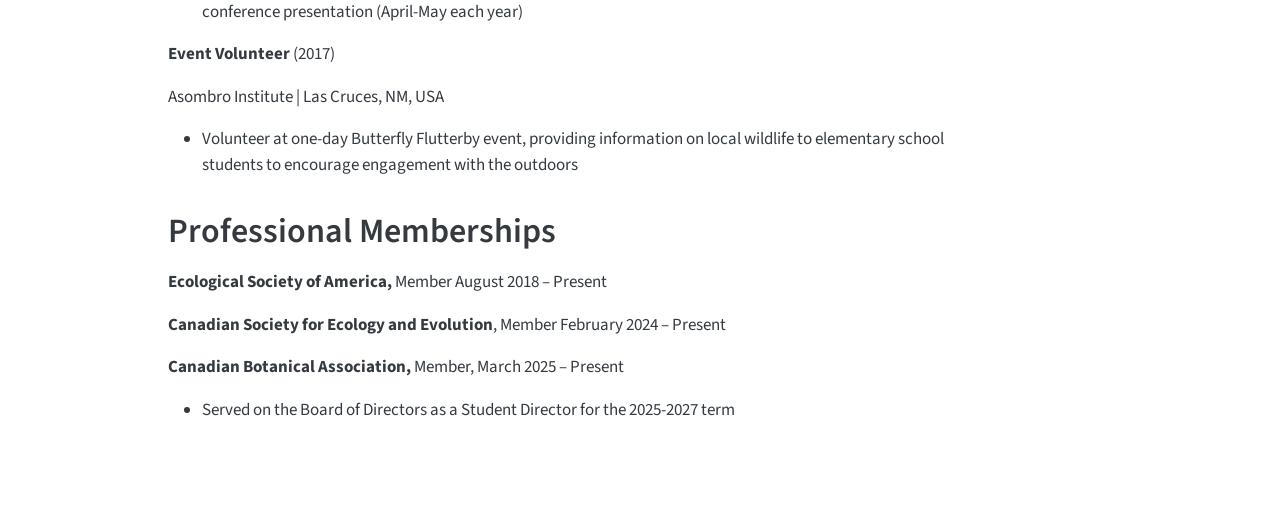
==== commit 748cca95: "fixed CV formatting" ====
--- a/docs/CV.html
+++ b/docs/CV.html
@@ -2,7 +2,7 @@
 <html xmlns="http://www.w3.org/1999/xhtml" lang="en" xml:lang="en"><head>
 
 <meta charset="utf-8">
-<meta name="generator" content="quarto-1.9.36">
+<meta name="generator" content="quarto-1.9.37">
 
 <meta name="viewport" content="width=device-width, initial-scale=1.0, user-scalable=yes">
 
@@ -39,7 +39,7 @@
 <script src="site_libs/quarto-html/tippy.umd.min.js"></script>
 <script src="site_libs/quarto-html/anchor.min.js"></script>
 <link href="site_libs/quarto-html/tippy.css" rel="stylesheet">
-<link href="site_libs/quarto-html/quarto-syntax-highlighting-845c23b38eaddc0f92fda52bfe77a8c8.css" rel="stylesheet" id="quarto-text-highlighting-styles">
+<link href="site_libs/quarto-html/quarto-syntax-highlighting-7f8f88aac4f3542376d5c11b86a4c14d.css" rel="stylesheet" id="quarto-text-highlighting-styles">
 <script src="site_libs/bootstrap/bootstrap.min.js"></script>
 <link href="site_libs/bootstrap/bootstrap-icons.css" rel="stylesheet">
 <link href="site_libs/bootstrap/bootstrap-a0f9fd0d421825b736dc1bbcbcba2219.min.css" rel="stylesheet" append-hash="true" id="quarto-bootstrap" data-mode="light">
@@ -123,6 +123,7 @@
   <li><a href="#related-professional-experience" id="toc-related-professional-experience" class="nav-link" data-scroll-target="#related-professional-experience">Related Professional Experience</a></li>
   <li><a href="#publications" id="toc-publications" class="nav-link" data-scroll-target="#publications">Publications</a></li>
   <li><a href="#work-in-progress" id="toc-work-in-progress" class="nav-link" data-scroll-target="#work-in-progress">Work in Progress</a></li>
+  <li><a href="#honours-and-awards" id="toc-honours-and-awards" class="nav-link" data-scroll-target="#honours-and-awards">Honours and Awards</a></li>
   <li><a href="#community-involvement" id="toc-community-involvement" class="nav-link" data-scroll-target="#community-involvement">Community Involvement</a></li>
   <li><a href="#professional-memberships" id="toc-professional-memberships" class="nav-link" data-scroll-target="#professional-memberships">Professional Memberships</a></li>
   </ul>
@@ -199,21 +200,27 @@
 <p><strong>Teaching Assistant</strong> (January 2022 – April 2026)<br>
 Department of Biological Sciences - University of Lethbridge | Lethbridge, AB, Canada</p>
 <ul>
-<li><p>BIOL 2150 – Biostatistics (Fall 2022, Fall 2023, Fall 2024, Fall 2025, Spring 2026)</p></li>
+<li><p>BIOL 2150 – Biostatistics (Fall 2022, Fall 2023, Fall 2024, Fall 2025, Spring 2026)</p>
+<ul>
 <li><p>Taught a lab section with 24 students, introducing them to the statistical language R and the application of statistical tests with real datasets (each fall)</p></li>
 <li><p>Wrote improvements for the lab handbook and found four new datasets for labs to replace material that did not appropriately fit the statistical tests (spring 2026)</p></li>
-<li><p>BIOL 1020 – Diversity of Life Spring 2022, Fall 2025</p></li>
+</ul></li>
+<li><p>BIOL 1020 – Diversity of Life Spring 2022, Fall 2025</p>
+<ul>
 <li><p>Taught lab sections with 24 students, introducing them to general lab concepts including microscope use as well as improving their understanding of biodiversity (spring 2022)</p></li>
 <li><p>Graded lecture quizzes each week for the 80 students in the course (fall 2025)</p></li>
+</ul></li>
 <li><p>BIOL 5850 – Advanced Statistics Using R (Spring 2025)</p>
 <ul>
 <li><p>Graded weekly assignments for a graduate-level statistics course, providing feedback so students could better understand R and statistics</p></li>
 <li><p>Attended lectures, contributing knowledge of R and statistics as needed</p></li>
 </ul></li>
-<li><p>BIOL 3300 – Evolution (Spring 2023, Spring 2024, Spring 2025)</p></li>
+<li><p>BIOL 3300 – Evolution (Spring 2023, Spring 2024, Spring 2025)</p>
+<ul>
 <li><p>Taught lab sections with 24 students, presenting material related to computer simulations for students to understand evolutionary processes (spring 2023)</p></li>
 <li><p>Coordinated three lab sections, ensuring consistent grading among teaching assistants, entering grades, and updating previous worksheets as needed to better fit the material covered (Spring 2024)</p></li>
 <li><p>Graded exams for the lecture, including providing feedback on the three exams (spring 2025)</p></li>
+</ul></li>
 <li><p>BIOL 3170 – Population Biology (Fall 2023, Fall 2024)</p>
 <ul>
 <li>Graded exams, student presentations, and group papers for about 70 students, including providing feedback on ways to improve writing and presentation skills</li>
@@ -269,6 +276,26 @@
 <section id="work-in-progress" class="level1">
 <h1>Work in Progress</h1>
 <p><strong>Wiedenfeld, Amy E.</strong>, D. Ryan Norris, Axel Moehrenschlager, Courtlynd Cherpin, and J. L. McCune (submitted). Environmental drivers at the local and landscape scale influence the demographics of two plant species at risk.</p>
+</section>
+<section id="honours-and-awards" class="level1">
+<h1>Honours and Awards</h1>
+<p><strong>Weston Conservation Science Fellowship</strong> (2022-2025)</p>
+<ul>
+<li>Nature Conservancy of Canada fellowship for professional development and learning about conservation science in Canada</li>
+</ul>
+<p><strong>Three Minute Thesis: 2<sup>nd</sup> place</strong> (2025)</p>
+<ul>
+<li><p>Second place in the 3MT competition at the University of Lethbridge</p></li>
+<li><p>Previously in top 10 at the university in 2024</p></li>
+</ul>
+<p><strong>Field Botanists of Ontario Student Award</strong> (2023)</p>
+<ul>
+<li>Award for best student research project on plants in Ontario</li>
+</ul>
+<p><strong>Jornada LTER Graduate Student Research Fellowship</strong> (2017)</p>
+<ul>
+<li>Funding for field research at the Jornada Long Term Ecological Research site</li>
+</ul>
 </section>
 <section id="community-involvement" class="level1">
 <h1>Community Involvement</h1>
--- a/docs/site_libs/quarto-html/quarto-syntax-highlighting-7f8f88aac4f3542376d5c11b86a4c14d.css
+++ b/docs/site_libs/quarto-html/quarto-syntax-highlighting-7f8f88aac4f3542376d5c11b86a4c14d.css
@@ -0,0 +1,236 @@
+/* quarto syntax highlight colors */
+:root {
+  --quarto-hl-ot-color: #003B4F;
+  --quarto-hl-at-color: #657422;
+  --quarto-hl-ss-color: #20794D;
+  --quarto-hl-an-color: #5E5E5E;
+  --quarto-hl-fu-color: #4758AB;
+  --quarto-hl-st-color: #20794D;
+  --quarto-hl-cf-color: #003B4F;
+  --quarto-hl-op-color: #5E5E5E;
+  --quarto-hl-er-color: #AD0000;
+  --quarto-hl-bn-color: #AD0000;
+  --quarto-hl-al-color: #AD0000;
+  --quarto-hl-va-color: #111111;
+  --quarto-hl-bu-color: inherit;
+  --quarto-hl-ex-color: inherit;
+  --quarto-hl-pp-color: #AD0000;
+  --quarto-hl-in-color: #5E5E5E;
+  --quarto-hl-vs-color: #20794D;
+  --quarto-hl-wa-color: #5E5E5E;
+  --quarto-hl-do-color: #5E5E5E;
+  --quarto-hl-im-color: #00769E;
+  --quarto-hl-ch-color: #20794D;
+  --quarto-hl-dt-color: #AD0000;
+  --quarto-hl-fl-color: #AD0000;
+  --quarto-hl-co-color: #5E5E5E;
+  --quarto-hl-cv-color: #5E5E5E;
+  --quarto-hl-cn-color: #8f5902;
+  --quarto-hl-sc-color: #5E5E5E;
+  --quarto-hl-dv-color: #AD0000;
+  --quarto-hl-kw-color: #003B4F;
+}
+
+/* other quarto variables */
+:root {
+  --quarto-font-monospace: SFMono-Regular, Menlo, Monaco, Consolas, "Liberation Mono", "Courier New", monospace;
+}
+
+/* syntax highlight based on Pandoc's rules */
+pre > code.sourceCode > span {
+  color: #003B4F;
+}
+
+code.sourceCode > span {
+  color: #003B4F;
+}
+
+div.sourceCode,
+div.sourceCode pre.sourceCode {
+  color: #003B4F;
+}
+
+/* Normal */
+code span {
+  color: #003B4F;
+}
+
+/* Alert */
+code span.al {
+  color: #AD0000;
+  font-style: inherit;
+}
+
+/* Annotation */
+code span.an {
+  color: #5E5E5E;
+  font-style: inherit;
+}
+
+/* Attribute */
+code span.at {
+  color: #657422;
+  font-style: inherit;
+}
+
+/* BaseN */
+code span.bn {
+  color: #AD0000;
+  font-style: inherit;
+}
+
+/* BuiltIn */
+code span.bu {
+  font-style: inherit;
+}
+
+/* ControlFlow */
+code span.cf {
+  color: #003B4F;
+  font-weight: bold;
+  font-style: inherit;
+}
+
+/* Char */
+code span.ch {
+  color: #20794D;
+  font-style: inherit;
+}
+
+/* Constant */
+code span.cn {
+  color: #8f5902;
+  font-style: inherit;
+}
+
+/* Comment */
+code span.co {
+  color: #5E5E5E;
+  font-style: inherit;
+}
+
+/* CommentVar */
+code span.cv {
+  color: #5E5E5E;
+  font-style: italic;
+}
+
+/* Documentation */
+code span.do {
+  color: #5E5E5E;
+  font-style: italic;
+}
+
+/* DataType */
+code span.dt {
+  color: #AD0000;
+  font-style: inherit;
+}
+
+/* DecVal */
+code span.dv {
+  color: #AD0000;
+  font-style: inherit;
+}
+
+/* Error */
+code span.er {
+  color: #AD0000;
+  font-style: inherit;
+}
+
+/* Extension */
+code span.ex {
+  font-style: inherit;
+}
+
+/* Float */
+code span.fl {
+  color: #AD0000;
+  font-style: inherit;
+}
+
+/* Function */
+code span.fu {
+  color: #4758AB;
+  font-style: inherit;
+}
+
+/* Import */
+code span.im {
+  color: #00769E;
+  font-style: inherit;
+}
+
+/* Information */
+code span.in {
+  color: #5E5E5E;
+  font-style: inherit;
+}
+
+/* Keyword */
+code span.kw {
+  color: #003B4F;
+  font-weight: bold;
+  font-style: inherit;
+}
+
+/* Operator */
+code span.op {
+  color: #5E5E5E;
+  font-style: inherit;
+}
+
+/* Other */
+code span.ot {
+  color: #003B4F;
+  font-style: inherit;
+}
+
+/* Preprocessor */
+code span.pp {
+  color: #AD0000;
+  font-style: inherit;
+}
+
+/* SpecialChar */
+code span.sc {
+  color: #5E5E5E;
+  font-style: inherit;
+}
+
+/* SpecialString */
+code span.ss {
+  color: #20794D;
+  font-style: inherit;
+}
+
+/* String */
+code span.st {
+  color: #20794D;
+  font-style: inherit;
+}
+
+/* Variable */
+code span.va {
+  color: #111111;
+  font-style: inherit;
+}
+
+/* VerbatimString */
+code span.vs {
+  color: #20794D;
+  font-style: inherit;
+}
+
+/* Warning */
+code span.wa {
+  color: #5E5E5E;
+  font-style: italic;
+}
+
+.prevent-inlining {
+  content: "</";
+}
+
+/*# sourceMappingURL=789ad8cd35626ba772517505b42a116e.css.map */
--- a/docs/styles.css
+++ b/docs/styles.css
@@ -0,0 +1 @@
+/\* css styles \*/
